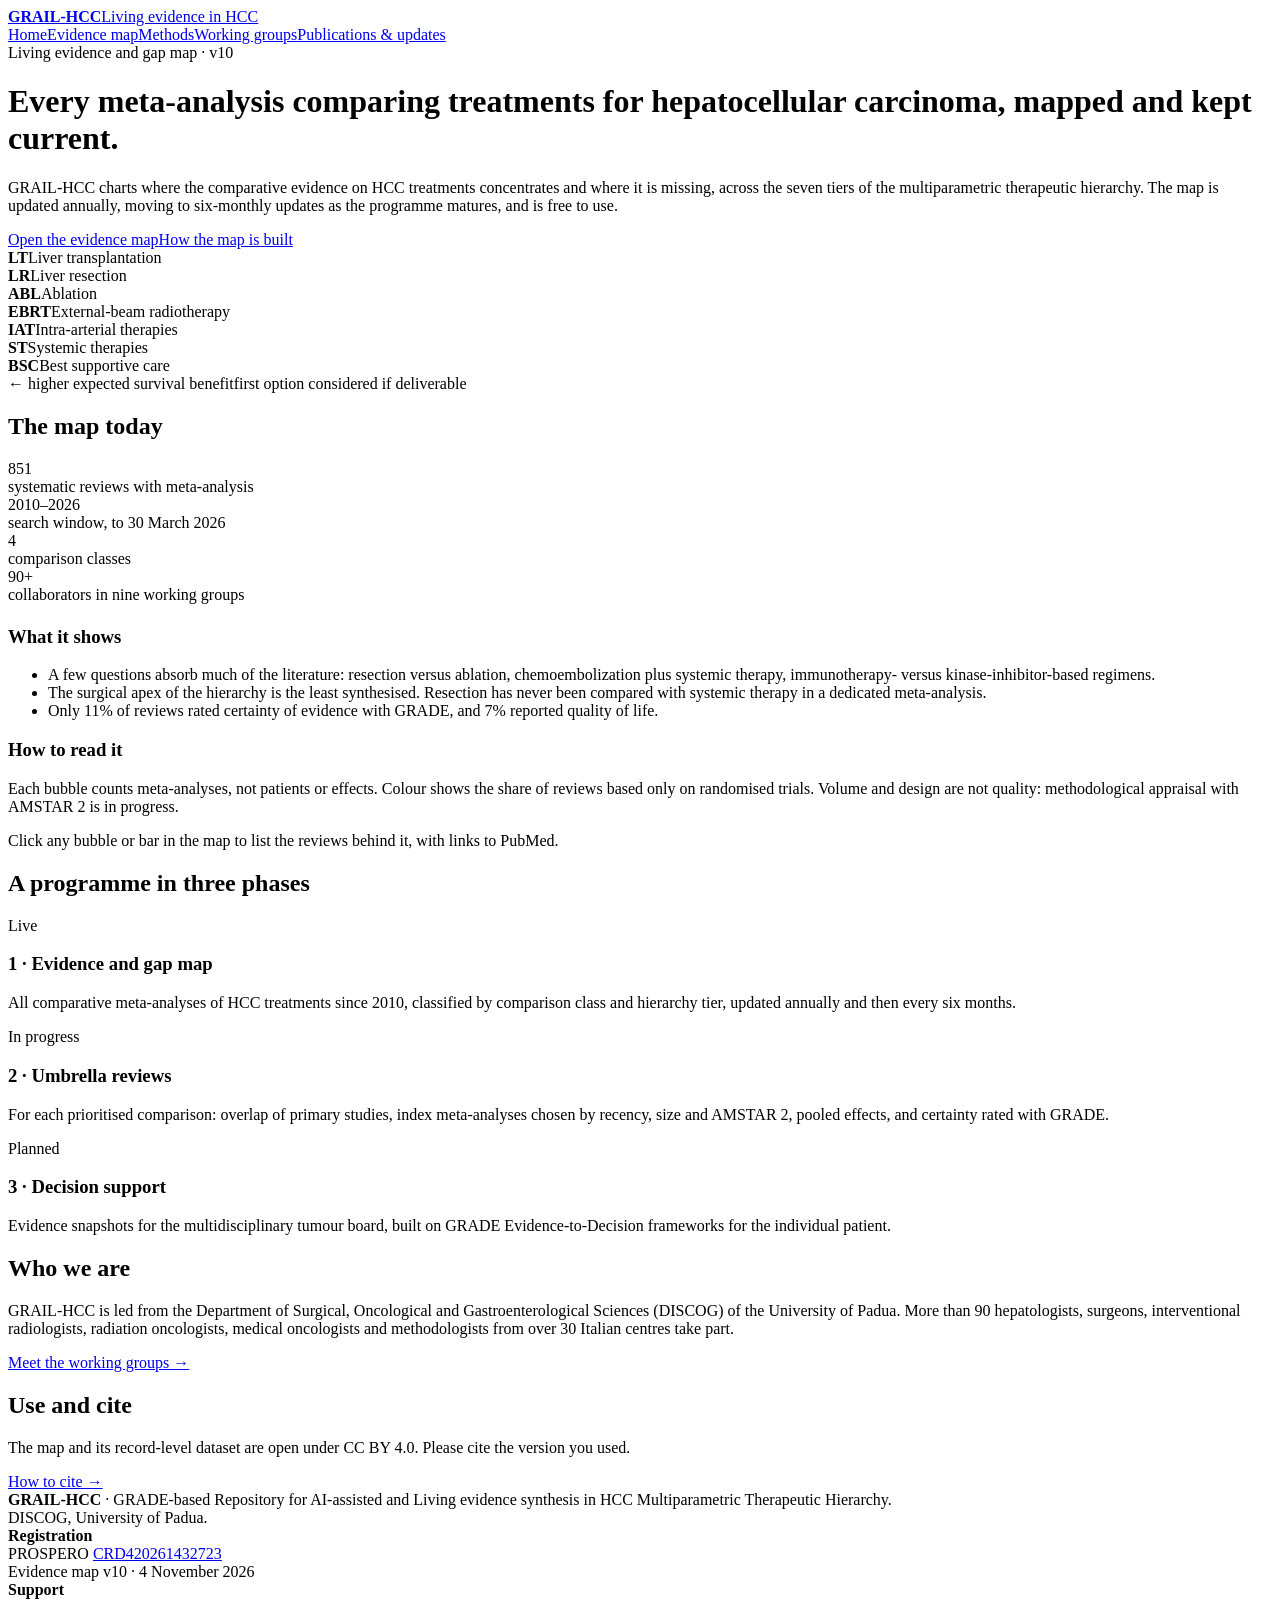
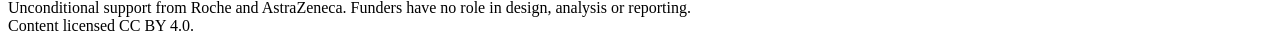
==== index.html @ 18896652 "Add files via upload" ====
<!doctype html>
<html lang="en">
<head>
<meta charset="utf-8">
<meta name="viewport" content="width=device-width, initial-scale=1, viewport-fit=cover">
<title>GRAIL-HCC</title>
<meta name="claude:viewport-fit-sides" content="cover">
<meta name="description" content="GRAIL-HCC living evidence and gap map of meta-analyses comparing treatments for hepatocellular carcinoma.">
<link rel="preconnect" href="https://fonts.googleapis.com"><link rel="preconnect" href="https://fonts.gstatic.com" crossorigin><link rel="stylesheet" href="https://fonts.googleapis.com/css2?family=IBM+Plex+Mono:wght@500;600&family=IBM+Plex+Sans:wght@400;600&family=Source+Serif+4:opsz,wght@8..60,600&display=swap">
<link rel="stylesheet" href="assets/style.css">
</head>
<body>
<div class="top"><div class="top-in"><a class="brand" href="index.html"><b>GRAIL-HCC</b><span>Living evidence in HCC</span></a><nav aria-label="Main"><a href="index.html" aria-current="page">Home</a><a href="map/index.html">Evidence map</a><a href="methods.html">Methods</a><a href="working-groups.html">Working groups</a><a href="publications.html">Publications & updates</a></nav></div></div>
<main>
<div class="eyebrow">Living evidence and gap map &middot; v10</div>
<h1>Every meta-analysis comparing treatments for hepatocellular carcinoma, mapped and kept current.</h1>
<p class="lead">GRAIL-HCC charts where the comparative evidence on HCC treatments concentrates and where it is missing, across the seven tiers of the multiparametric therapeutic hierarchy. The map is updated annually, moving to six-monthly updates as the programme matures, and is free to use.</p>
<div class="btns"><a class="btn primary" href="map/index.html">Open the evidence map</a><a class="btn ghost" href="methods.html">How the map is built</a></div>
<div class="mth" aria-label="The multiparametric therapeutic hierarchy">
<div class="mth-strip"><div class="tier" style="--c:var(--LT)"><b>LT</b><span>Liver transplantation</span></div><div class="tier" style="--c:var(--LR)"><b>LR</b><span>Liver resection</span></div><div class="tier" style="--c:var(--ABL)"><b>ABL</b><span>Ablation</span></div><div class="tier" style="--c:var(--EBRT)"><b>EBRT</b><span>External-beam radiotherapy</span></div><div class="tier" style="--c:var(--IAT)"><b>IAT</b><span>Intra-arterial therapies</span></div><div class="tier" style="--c:var(--ST)"><b>ST</b><span>Systemic therapies</span></div><div class="tier" style="--c:var(--BSC)"><b>BSC</b><span>Best supportive care</span></div></div>
<div class="mth-axis"><span>&larr; higher expected survival benefit</span><span>first option considered if deliverable</span></div></div>

<section aria-labelledby="h-now">
<h2 id="h-now">The map today</h2>
<div class="figs">
<div class="fig"><div class="n">851</div><div class="l">systematic reviews with meta-analysis</div></div>
<div class="fig"><div class="n">2010&ndash;2026</div><div class="l">search window, to 30 March 2026</div></div>
<div class="fig"><div class="n">4</div><div class="l">comparison classes</div></div>
<div class="fig"><div class="n">90+</div><div class="l">collaborators in nine working groups</div></div>
</div>
<div class="two" style="margin-top:22px">
<div><h3>What it shows</h3>
<ul class="clean">
<li>A few questions absorb much of the literature: resection versus ablation, chemoembolization plus systemic therapy, immunotherapy- versus kinase-inhibitor-based regimens.</li>
<li>The surgical apex of the hierarchy is the least synthesised. Resection has never been compared with systemic therapy in a dedicated meta-analysis.</li>
<li>Only 11% of reviews rated certainty of evidence with GRADE, and 7% reported quality of life.</li>
</ul></div>
<div><h3>How to read it</h3>
<p>Each bubble counts meta-analyses, not patients or effects. Colour shows the share of reviews based only on randomised trials. Volume and design are not quality: methodological appraisal with AMSTAR&nbsp;2 is in progress.</p>
<p>Click any bubble or bar in the map to list the reviews behind it, with links to PubMed.</p></div>
</div>
</section>

<section aria-labelledby="h-phases">
<h2 id="h-phases">A programme in three phases</h2>
<div class="phases">
<div class="phase"><span class="st live">Live</span><h3>1 &middot; Evidence and gap map</h3>
<p>All comparative meta-analyses of HCC treatments since 2010, classified by comparison class and hierarchy tier, updated annually and then every six months.</p></div>
<div class="phase"><span class="st prog">In progress</span><h3>2 &middot; Umbrella reviews</h3>
<p>For each prioritised comparison: overlap of primary studies, index meta-analyses chosen by recency, size and AMSTAR&nbsp;2, pooled effects, and certainty rated with GRADE.</p></div>
<div class="phase"><span class="st plan">Planned</span><h3>3 &middot; Decision support</h3>
<p>Evidence snapshots for the multidisciplinary tumour board, built on GRADE Evidence-to-Decision frameworks for the individual patient.</p></div>
</div>
</section>

<section aria-labelledby="h-who" class="two">
<div><h2 id="h-who">Who we are</h2>
<p>GRAIL-HCC is led from the Department of Surgical, Oncological and Gastroenterological Sciences (DISCOG) of the University of Padua. More than 90 hepatologists, surgeons, interventional radiologists, radiation oncologists, medical oncologists and methodologists from over 30 Italian centres take part.</p>
<a href="working-groups.html">Meet the working groups &rarr;</a></div>
<div><h2>Use and cite</h2>
<p>The map and its record-level dataset are open under CC BY 4.0. Please cite the version you used.</p>
<a href="publications.html#cite">How to cite &rarr;</a></div>
</section>
</main>
<footer class="site"><div class="in">
<div><b>GRAIL-HCC</b> &middot; GRADE-based Repository for AI-assisted and Living evidence synthesis in HCC Multiparametric Therapeutic Hierarchy.<br>
DISCOG, University of Padua.</div>
<div><b>Registration</b><br>PROSPERO <a href="https://www.crd.york.ac.uk/PROSPERO/view/CRD420261432723" target="_blank" rel="noopener">CRD420261432723</a><br>Evidence map v10 &middot; 4 November 2026</div>
<div><b>Support</b><br>Unconditional support from Roche and AstraZeneca. Funders have no role in design, analysis or reporting.<br>Content licensed CC BY 4.0.</div>
</div></footer>
</body>
</html>
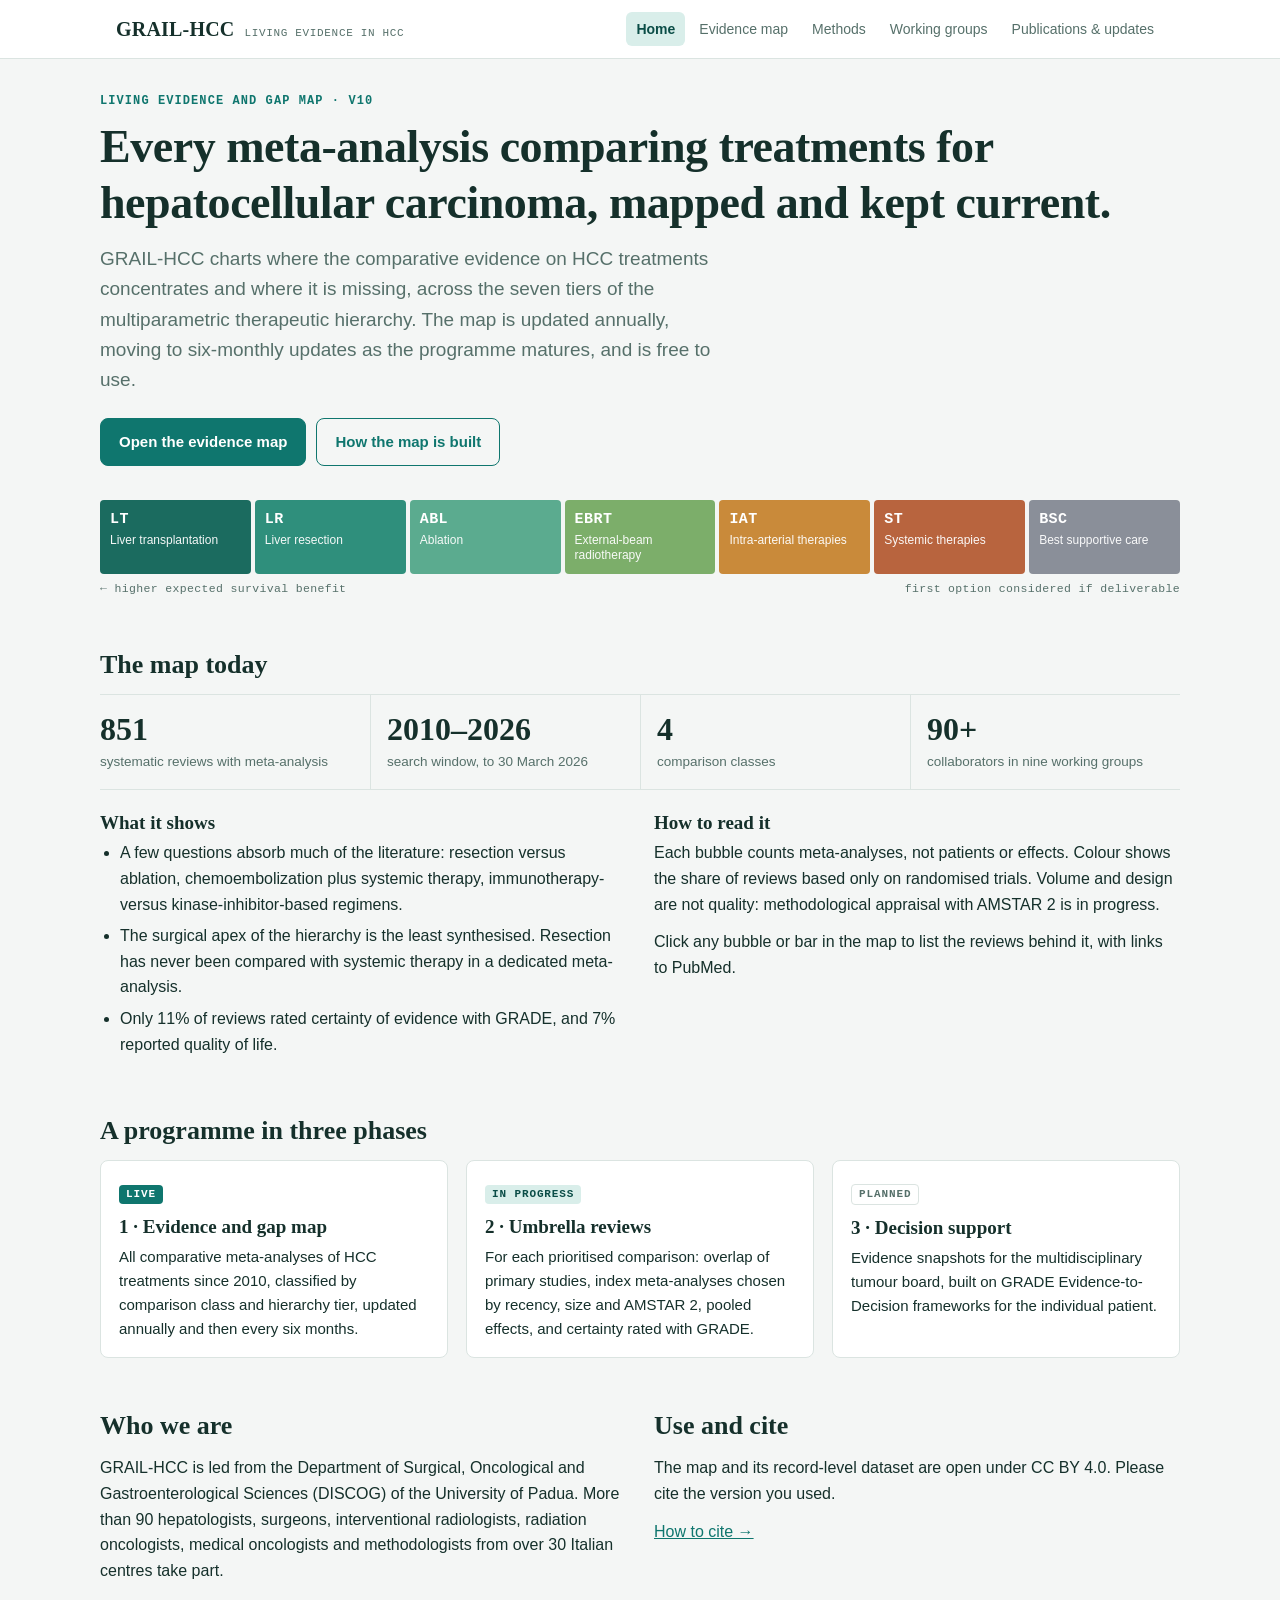
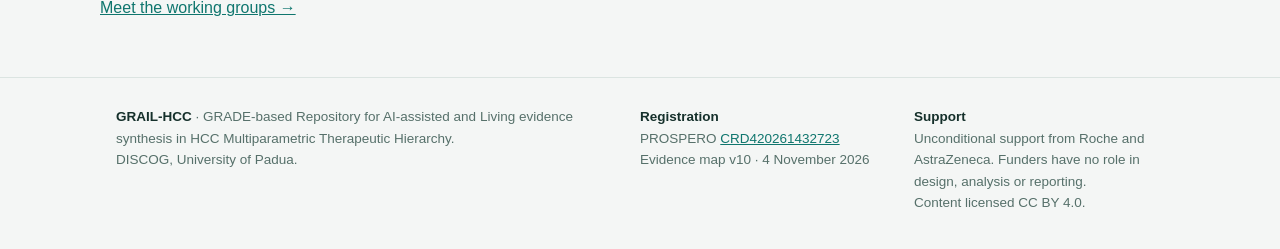
==== commit 726460ff: "Add files via upload Flat structure, add style and map" ====
--- a/index.html
+++ b/index.html
@@ -7,15 +7,15 @@
 <meta name="claude:viewport-fit-sides" content="cover">
 <meta name="description" content="GRAIL-HCC living evidence and gap map of meta-analyses comparing treatments for hepatocellular carcinoma.">
 <link rel="preconnect" href="https://fonts.googleapis.com"><link rel="preconnect" href="https://fonts.gstatic.com" crossorigin><link rel="stylesheet" href="https://fonts.googleapis.com/css2?family=IBM+Plex+Mono:wght@500;600&family=IBM+Plex+Sans:wght@400;600&family=Source+Serif+4:opsz,wght@8..60,600&display=swap">
-<link rel="stylesheet" href="assets/style.css">
+<link rel="stylesheet" href="style.css">
 </head>
 <body>
-<div class="top"><div class="top-in"><a class="brand" href="index.html"><b>GRAIL-HCC</b><span>Living evidence in HCC</span></a><nav aria-label="Main"><a href="index.html" aria-current="page">Home</a><a href="map/index.html">Evidence map</a><a href="methods.html">Methods</a><a href="working-groups.html">Working groups</a><a href="publications.html">Publications & updates</a></nav></div></div>
+<div class="top"><div class="top-in"><a class="brand" href="index.html"><b>GRAIL-HCC</b><span>Living evidence in HCC</span></a><nav aria-label="Main"><a href="index.html" aria-current="page">Home</a><a href="map.html">Evidence map</a><a href="methods.html">Methods</a><a href="working-groups.html">Working groups</a><a href="publications.html">Publications & updates</a></nav></div></div>
 <main>
 <div class="eyebrow">Living evidence and gap map &middot; v10</div>
 <h1>Every meta-analysis comparing treatments for hepatocellular carcinoma, mapped and kept current.</h1>
 <p class="lead">GRAIL-HCC charts where the comparative evidence on HCC treatments concentrates and where it is missing, across the seven tiers of the multiparametric therapeutic hierarchy. The map is updated annually, moving to six-monthly updates as the programme matures, and is free to use.</p>
-<div class="btns"><a class="btn primary" href="map/index.html">Open the evidence map</a><a class="btn ghost" href="methods.html">How the map is built</a></div>
+<div class="btns"><a class="btn primary" href="map.html">Open the evidence map</a><a class="btn ghost" href="methods.html">How the map is built</a></div>
 <div class="mth" aria-label="The multiparametric therapeutic hierarchy">
 <div class="mth-strip"><div class="tier" style="--c:var(--LT)"><b>LT</b><span>Liver transplantation</span></div><div class="tier" style="--c:var(--LR)"><b>LR</b><span>Liver resection</span></div><div class="tier" style="--c:var(--ABL)"><b>ABL</b><span>Ablation</span></div><div class="tier" style="--c:var(--EBRT)"><b>EBRT</b><span>External-beam radiotherapy</span></div><div class="tier" style="--c:var(--IAT)"><b>IAT</b><span>Intra-arterial therapies</span></div><div class="tier" style="--c:var(--ST)"><b>ST</b><span>Systemic therapies</span></div><div class="tier" style="--c:var(--BSC)"><b>BSC</b><span>Best supportive care</span></div></div>
 <div class="mth-axis"><span>&larr; higher expected survival benefit</span><span>first option considered if deliverable</span></div></div>
--- a/style.css
+++ b/style.css
@@ -0,0 +1,114 @@
+/* Layout: a single reading column (max 1080px) under a sticky top bar; content in calm bands,
+   one signature element per page: the seven-tier therapeutic hierarchy strip. */
+:root{
+  --bg:#f4f6f5; --panel:#ffffff; --ink:#15302b; --muted:#56706a; --line:#dbe4e1;
+  --accent:#0f766e; --accent-soft:#d9eeea; --accent-ink:#0b4d47;
+  --LT:#1b6b5f; --LR:#2f8f7c; --ABL:#5bab8f; --EBRT:#7cae6a; --IAT:#c98a3a; --ST:#b8643e; --BSC:#8a8f99;
+  --on-tier:#ffffff;
+  --f-display:"Source Serif 4", Georgia, "Times New Roman", serif;
+  --f-body:"IBM Plex Sans", -apple-system, "Segoe UI", Roboto, Arial, sans-serif;
+  --f-mono:"IBM Plex Mono", ui-monospace, Menlo, Consolas, monospace;
+  color-scheme: light;
+}
+@media (prefers-color-scheme: dark){ :root:not([data-theme="light"]){
+  --bg:#0e1614; --panel:#15201d; --ink:#e4eeeb; --muted:#93a6a1; --line:#25332f;
+  --accent:#3fc2ae; --accent-soft:#12322c; --accent-ink:#86e2d3; color-scheme: dark; } }
+:root[data-theme="dark"]{
+  --bg:#0e1614; --panel:#15201d; --ink:#e4eeeb; --muted:#93a6a1; --line:#25332f;
+  --accent:#3fc2ae; --accent-soft:#12322c; --accent-ink:#86e2d3; color-scheme: dark; }
+*{box-sizing:border-box}
+html,body{margin:0}
+body{background:var(--bg);color:var(--ink);font:16px/1.6 var(--f-body);
+  padding-left:max(16px, env(safe-area-inset-left, 0px));padding-right:max(16px, env(safe-area-inset-right, 0px))}
+body::before{content:"";position:fixed;inset:0 0 auto;height:env(safe-area-inset-top, 0px);z-index:10;background:var(--panel)}
+a{color:var(--accent)} a:hover{color:var(--accent-ink)}
+a:focus-visible,button:focus-visible{outline:2px solid var(--accent);outline-offset:2px;border-radius:3px}
+.top{position:sticky;top:env(safe-area-inset-top, 0px);z-index:20;background:var(--panel);border-bottom:1px solid var(--line);
+  margin:0 calc(-1 * max(16px, env(safe-area-inset-left, 0px))) 0 calc(-1 * max(16px, env(safe-area-inset-right, 0px)))}
+.top-in{max-width:1080px;margin:0 auto;display:flex;flex-wrap:wrap;align-items:center;gap:6px 22px;
+  padding-block:12px;padding-left:max(16px, env(safe-area-inset-left, 0px));padding-right:max(16px, env(safe-area-inset-right, 0px))}
+.brand{display:flex;align-items:baseline;gap:10px;text-decoration:none;color:var(--ink);margin-right:auto}
+.brand b{font:600 20px/1 var(--f-display);letter-spacing:.01em}
+.brand span{font:500 11px/1 var(--f-mono);color:var(--muted);letter-spacing:.06em;text-transform:uppercase}
+nav{display:flex;flex-wrap:wrap;gap:2px 4px}
+nav a{font-size:14px;text-decoration:none;color:var(--muted);padding:6px 10px;border-radius:6px}
+nav a:hover{color:var(--ink);background:var(--accent-soft)}
+nav a[aria-current="page"]{color:var(--accent-ink);background:var(--accent-soft);font-weight:600}
+main{max-width:1080px;margin:0 auto;padding-block:36px 56px}
+h1,h2,h3{font-family:var(--f-display);font-weight:600;line-height:1.2;text-wrap:balance;margin:0}
+h1{font-size:clamp(30px,4.4vw,46px);letter-spacing:-.01em}
+h2{font-size:26px;margin-bottom:14px}
+h3{font-size:19px;margin-bottom:6px}
+p{margin:0 0 12px;max-width:68ch}
+.eyebrow{font:600 12px/1 var(--f-mono);letter-spacing:.09em;text-transform:uppercase;color:var(--accent);margin-bottom:12px}
+.lead{font-size:19px;color:var(--muted);max-width:60ch;margin-top:14px}
+section{margin-top:52px}
+.mono{font-family:var(--f-mono);font-size:.92em}
+.muted{color:var(--muted)}
+.btns{display:flex;flex-wrap:wrap;gap:10px;margin-top:22px}
+.btn{display:inline-block;font-weight:600;font-size:15px;text-decoration:none;padding:11px 18px;border-radius:8px;border:1px solid var(--accent)}
+.btn.primary{background:var(--accent);color:var(--panel)} .btn.primary:hover{background:var(--accent-ink);color:var(--panel)}
+.btn.ghost{color:var(--accent)} .btn.ghost:hover{background:var(--accent-soft)}
+/* signature: therapeutic hierarchy strip */
+.mth{margin-top:34px}
+.mth-strip{display:grid;grid-template-columns:repeat(7,minmax(0,1fr));gap:4px}
+.tier{background:var(--c);color:var(--on-tier);padding:12px 10px 10px;border-radius:4px;min-width:0}
+.tier b{display:block;font:600 15px/1 var(--f-mono);letter-spacing:.03em}
+.tier span{display:block;font-size:12px;line-height:1.3;margin-top:6px;opacity:.95}
+.mth-axis{display:flex;justify-content:space-between;font:500 11.5px/1.3 var(--f-mono);color:var(--muted);margin-top:8px;letter-spacing:.03em}
+@media (max-width:720px){.mth-strip{grid-template-columns:repeat(4,minmax(0,1fr))}}
+@media (max-width:420px){.mth-strip{grid-template-columns:repeat(2,minmax(0,1fr))}}
+/* figures row */
+.figs{display:grid;grid-template-columns:repeat(4,minmax(0,1fr));gap:0;border-top:1px solid var(--line);border-bottom:1px solid var(--line)}
+.fig{padding:18px 16px 16px 0}
+.fig + .fig{padding-left:16px;border-left:1px solid var(--line)}
+.fig .n{font:600 32px/1 var(--f-display);font-variant-numeric:tabular-nums}
+.fig .l{font-size:13.5px;color:var(--muted);margin-top:6px}
+@media (max-width:720px){.figs{grid-template-columns:repeat(2,minmax(0,1fr))}.fig:nth-child(3){padding-left:0;border-left:0}.fig:nth-child(n+3){border-top:1px solid var(--line)}}
+/* phases */
+.phases{display:grid;grid-template-columns:repeat(3,minmax(0,1fr));gap:18px}
+.phase{background:var(--panel);border:1px solid var(--line);border-radius:8px;padding:18px 18px 16px;min-width:0}
+.phase .st{font:600 11px/1 var(--f-mono);letter-spacing:.08em;text-transform:uppercase;padding:4px 7px;border-radius:4px;display:inline-block;margin-bottom:12px}
+.st.live{background:var(--accent);color:var(--panel)} .st.prog{background:var(--accent-soft);color:var(--accent-ink)} .st.plan{border:1px solid var(--line);color:var(--muted)}
+.phase p{font-size:15px;margin:0}
+@media (max-width:820px){.phases{grid-template-columns:1fr}}
+.two{display:grid;grid-template-columns:minmax(0,1fr) minmax(0,1fr);gap:28px}
+@media (max-width:820px){.two{grid-template-columns:1fr}}
+ul.clean{margin:0;padding-left:20px} ul.clean li{margin-bottom:6px}
+/* tables */
+.tbl{overflow-x:auto;border:1px solid var(--line);border-radius:8px;background:var(--panel)}
+table{border-collapse:collapse;width:100%;font-size:14.5px}
+th,td{text-align:left;padding:10px 14px;border-bottom:1px solid var(--line);vertical-align:top}
+th{font:600 12px/1.3 var(--f-mono);letter-spacing:.06em;text-transform:uppercase;color:var(--muted);background:var(--bg)}
+tr:last-child td{border-bottom:0}
+.code{font:600 13px/1 var(--f-mono);color:var(--on-tier);background:var(--c);padding:4px 7px;border-radius:4px;white-space:nowrap}
+/* class cards */
+.classes{display:grid;grid-template-columns:repeat(2,minmax(0,1fr));gap:16px}
+.cls{border-top:3px solid var(--accent);background:var(--panel);padding:16px 18px;border-radius:0 0 8px 8px;min-width:0}
+.cls p{font-size:15px;margin-bottom:6px}
+.cls .ex{font-size:13.5px;color:var(--muted)}
+@media (max-width:720px){.classes{grid-template-columns:1fr}}
+/* working groups */
+.wgs{display:grid;grid-template-columns:repeat(auto-fill,minmax(300px,1fr));gap:18px}
+.wg{background:var(--panel);border:1px solid var(--line);border-radius:8px;padding:16px 18px;min-width:0}
+.wg header{display:flex;align-items:baseline;gap:10px;margin-bottom:10px}
+.wg .k{font:600 13px/1 var(--f-mono);color:var(--panel);background:var(--c);padding:5px 7px;border-radius:4px}
+.wg h3{margin:0;font-size:17px}
+.wg .lab{font:600 11px/1 var(--f-mono);letter-spacing:.08em;text-transform:uppercase;color:var(--muted);margin:10px 0 4px}
+.wg .names{font-size:14.5px;line-height:1.55}
+.people{display:grid;grid-template-columns:repeat(auto-fill,minmax(240px,1fr));gap:4px 24px;font-size:15px}
+.people div{padding:6px 0;border-bottom:1px solid var(--line)}
+.people span{display:block;font-size:13px;color:var(--muted)}
+/* publications */
+.pubs{list-style:none;margin:0;padding:0}
+.pubs li{padding:14px 0;border-bottom:1px solid var(--line)}
+.pubs .tag{font:600 11px/1 var(--f-mono);letter-spacing:.07em;text-transform:uppercase;color:var(--accent);display:block;margin-bottom:6px}
+.cite{font:14px/1.6 var(--f-mono);background:var(--panel);border:1px solid var(--line);border-left:3px solid var(--accent);padding:14px 16px;border-radius:6px;max-width:80ch;overflow-wrap:anywhere}
+.note{font-size:13.5px;color:var(--muted)}
+.todo{background:var(--accent-soft);color:var(--accent-ink);padding:1px 4px;border-radius:3px}
+footer.site{border-top:1px solid var(--line);margin:0 calc(-1 * max(16px, env(safe-area-inset-left, 0px))) 0 calc(-1 * max(16px, env(safe-area-inset-right, 0px)))}
+footer.site .in{max-width:1080px;margin:0 auto;padding-block:28px 36px;padding-left:max(16px, env(safe-area-inset-left, 0px));padding-right:max(16px, env(safe-area-inset-right, 0px));
+  display:grid;grid-template-columns:minmax(0,2fr) minmax(0,1fr) minmax(0,1fr);gap:24px;font-size:13.5px;color:var(--muted)}
+footer.site b{color:var(--ink);font-weight:600}
+@media (max-width:720px){footer.site .in{grid-template-columns:1fr}}
+@media (prefers-reduced-motion:no-preference){.btn,nav a{transition:background .15s,color .15s}}
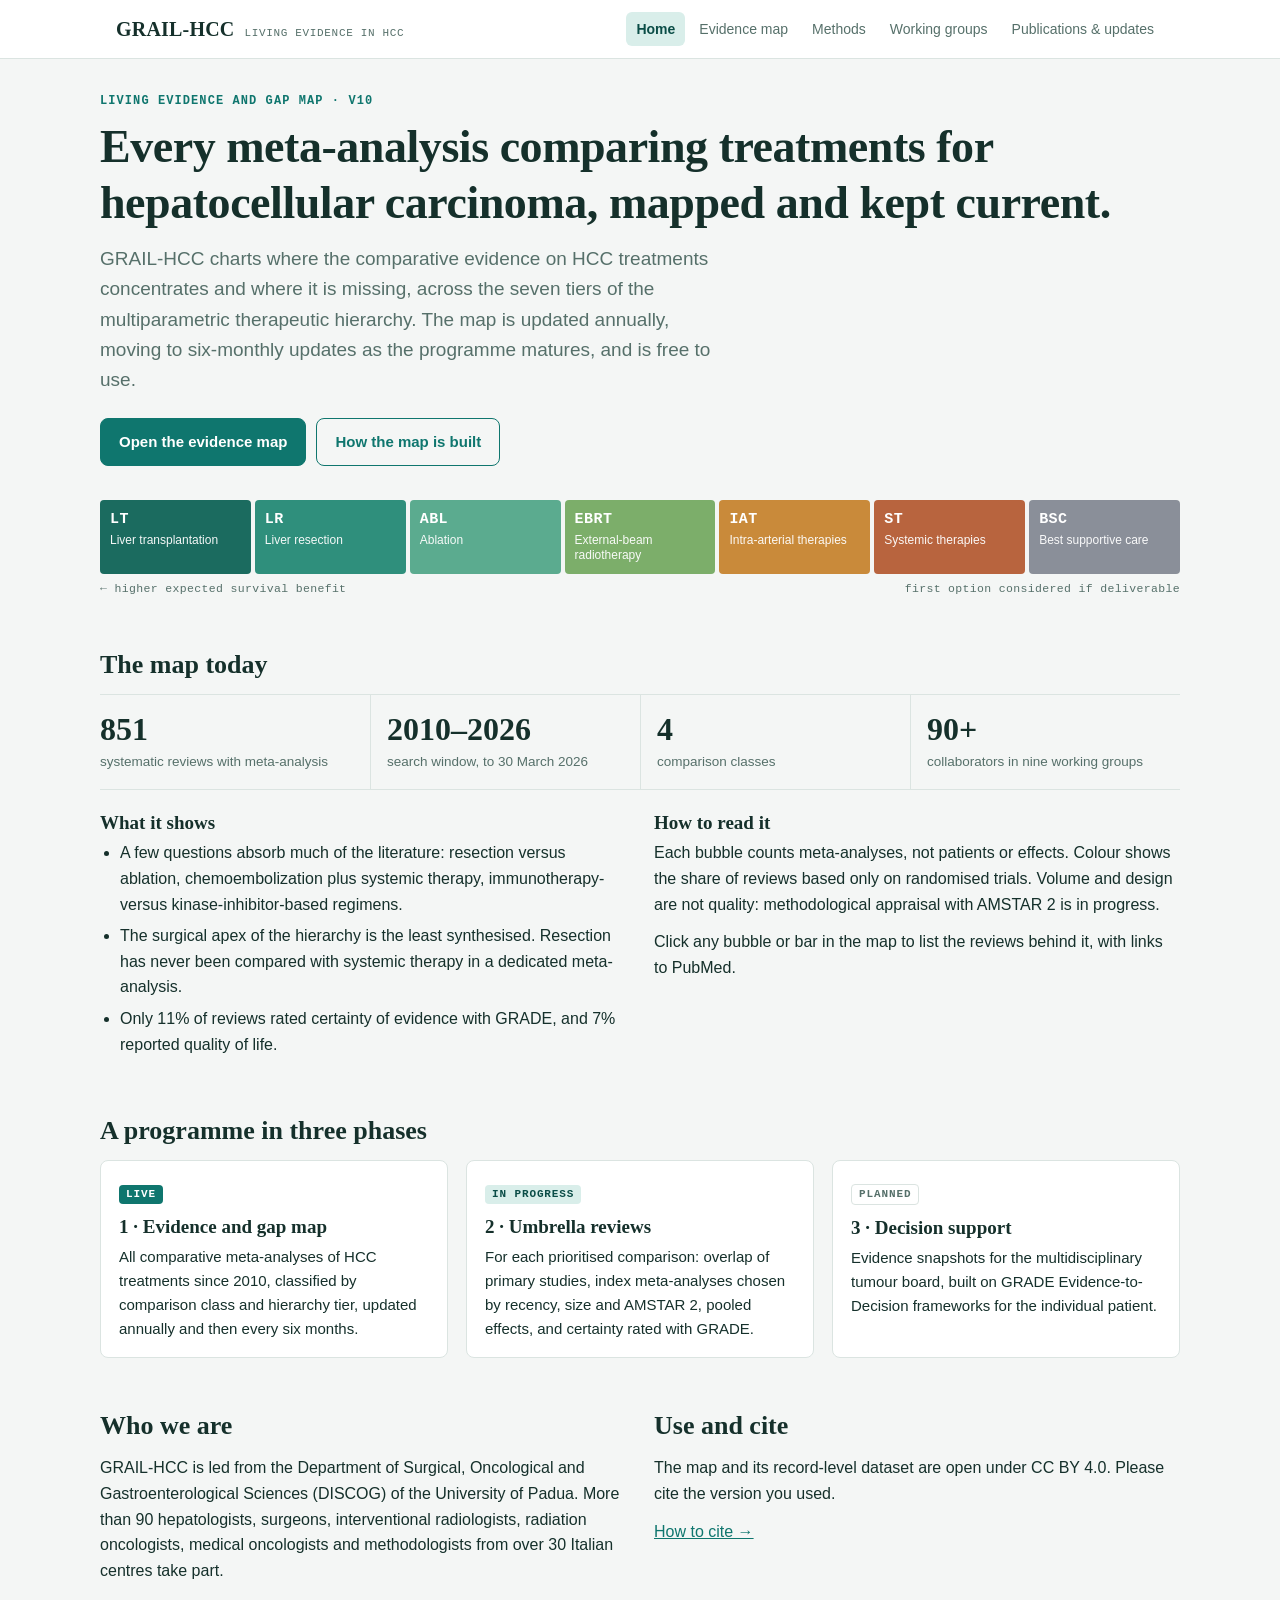
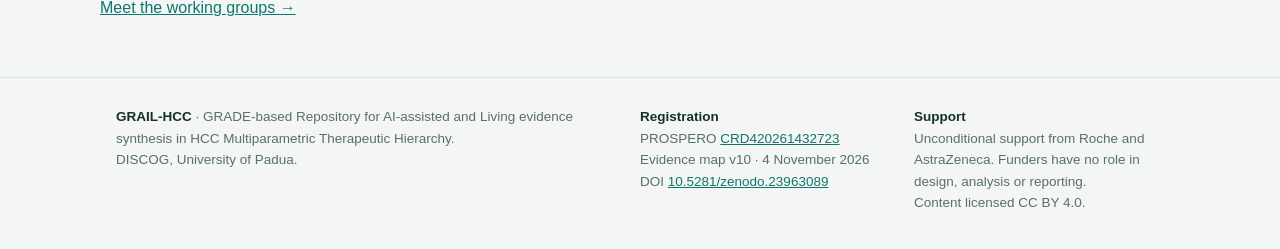
==== commit 5ca62f1e: "Add files via upload" ====
--- a/index.html
+++ b/index.html
@@ -65,7 +65,7 @@
 <footer class="site"><div class="in">
 <div><b>GRAIL-HCC</b> &middot; GRADE-based Repository for AI-assisted and Living evidence synthesis in HCC Multiparametric Therapeutic Hierarchy.<br>
 DISCOG, University of Padua.</div>
-<div><b>Registration</b><br>PROSPERO <a href="https://www.crd.york.ac.uk/PROSPERO/view/CRD420261432723" target="_blank" rel="noopener">CRD420261432723</a><br>Evidence map v10 &middot; 4 November 2026</div>
+<div><b>Registration</b><br>PROSPERO <a href="https://www.crd.york.ac.uk/PROSPERO/view/CRD420261432723" target="_blank" rel="noopener">CRD420261432723</a><br>Evidence map v10 &middot; 4 November 2026<br>DOI <a href="https://doi.org/10.5281/zenodo.23963089" target="_blank" rel="noopener">10.5281/zenodo.23963089</a></div>
 <div><b>Support</b><br>Unconditional support from Roche and AstraZeneca. Funders have no role in design, analysis or reporting.<br>Content licensed CC BY 4.0.</div>
 </div></footer>
 </body>
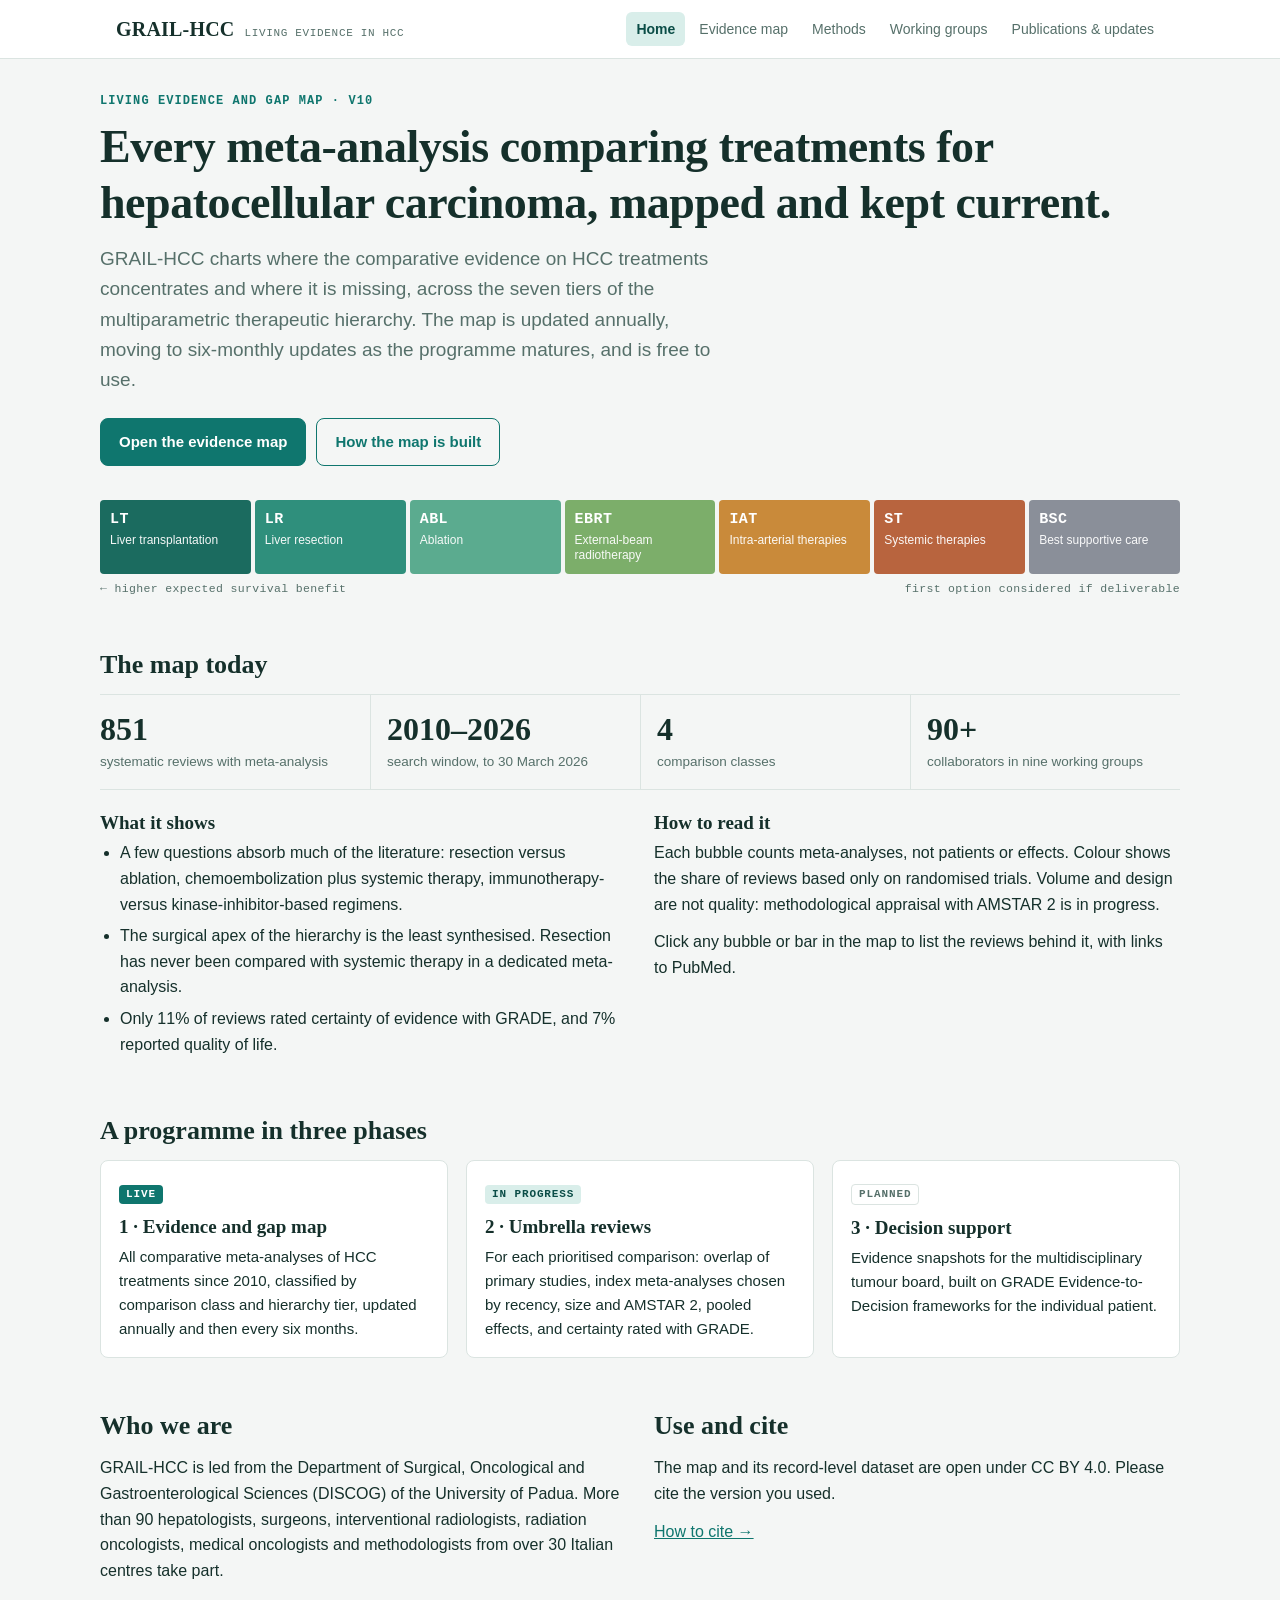
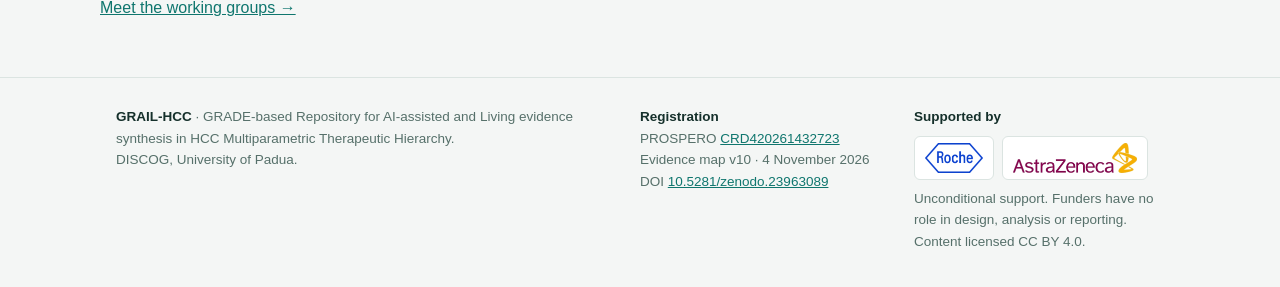
==== commit d2144ee8: "Add files via upload" ====
--- a/index.html
+++ b/index.html
@@ -66,7 +66,7 @@
 <div><b>GRAIL-HCC</b> &middot; GRADE-based Repository for AI-assisted and Living evidence synthesis in HCC Multiparametric Therapeutic Hierarchy.<br>
 DISCOG, University of Padua.</div>
 <div><b>Registration</b><br>PROSPERO <a href="https://www.crd.york.ac.uk/PROSPERO/view/CRD420261432723" target="_blank" rel="noopener">CRD420261432723</a><br>Evidence map v10 &middot; 4 November 2026<br>DOI <a href="https://doi.org/10.5281/zenodo.23963089" target="_blank" rel="noopener">10.5281/zenodo.23963089</a></div>
-<div><b>Support</b><br>Unconditional support from Roche and AstraZeneca. Funders have no role in design, analysis or reporting.<br>Content licensed CC BY 4.0.</div>
+<div><b>Supported by</b><div class="sponsor-logos"><span><img src="logo-roche.png" alt="Roche" height="30"></span><span><img src="logo-astrazeneca.png" alt="AstraZeneca" height="30"></span></div>Unconditional support. Funders have no role in design, analysis or reporting.<br>Content licensed CC BY 4.0.</div>
 </div></footer>
 </body>
 </html>
--- a/style.css
+++ b/style.css
@@ -4,7 +4,7 @@
   --bg:#f4f6f5; --panel:#ffffff; --ink:#15302b; --muted:#56706a; --line:#dbe4e1;
   --accent:#0f766e; --accent-soft:#d9eeea; --accent-ink:#0b4d47;
   --LT:#1b6b5f; --LR:#2f8f7c; --ABL:#5bab8f; --EBRT:#7cae6a; --IAT:#c98a3a; --ST:#b8643e; --BSC:#8a8f99;
-  --on-tier:#ffffff;
+  --on-tier:#ffffff; --logo-bg:#ffffff;
   --f-display:"Source Serif 4", Georgia, "Times New Roman", serif;
   --f-body:"IBM Plex Sans", -apple-system, "Segoe UI", Roboto, Arial, sans-serif;
   --f-mono:"IBM Plex Mono", ui-monospace, Menlo, Consolas, monospace;
@@ -111,4 +111,7 @@
   display:grid;grid-template-columns:minmax(0,2fr) minmax(0,1fr) minmax(0,1fr);gap:24px;font-size:13.5px;color:var(--muted)}
 footer.site b{color:var(--ink);font-weight:600}
 @media (max-width:720px){footer.site .in{grid-template-columns:1fr}}
+.sponsor-logos{display:flex;flex-wrap:wrap;gap:8px;margin:8px 0 8px}
+.sponsor-logos span{display:inline-flex;align-items:center;background:var(--logo-bg);border:1px solid var(--line);border-radius:6px;padding:6px 10px}
+.sponsor-logos img{height:30px;width:auto;display:block}
 @media (prefers-reduced-motion:no-preference){.btn,nav a{transition:background .15s,color .15s}}
